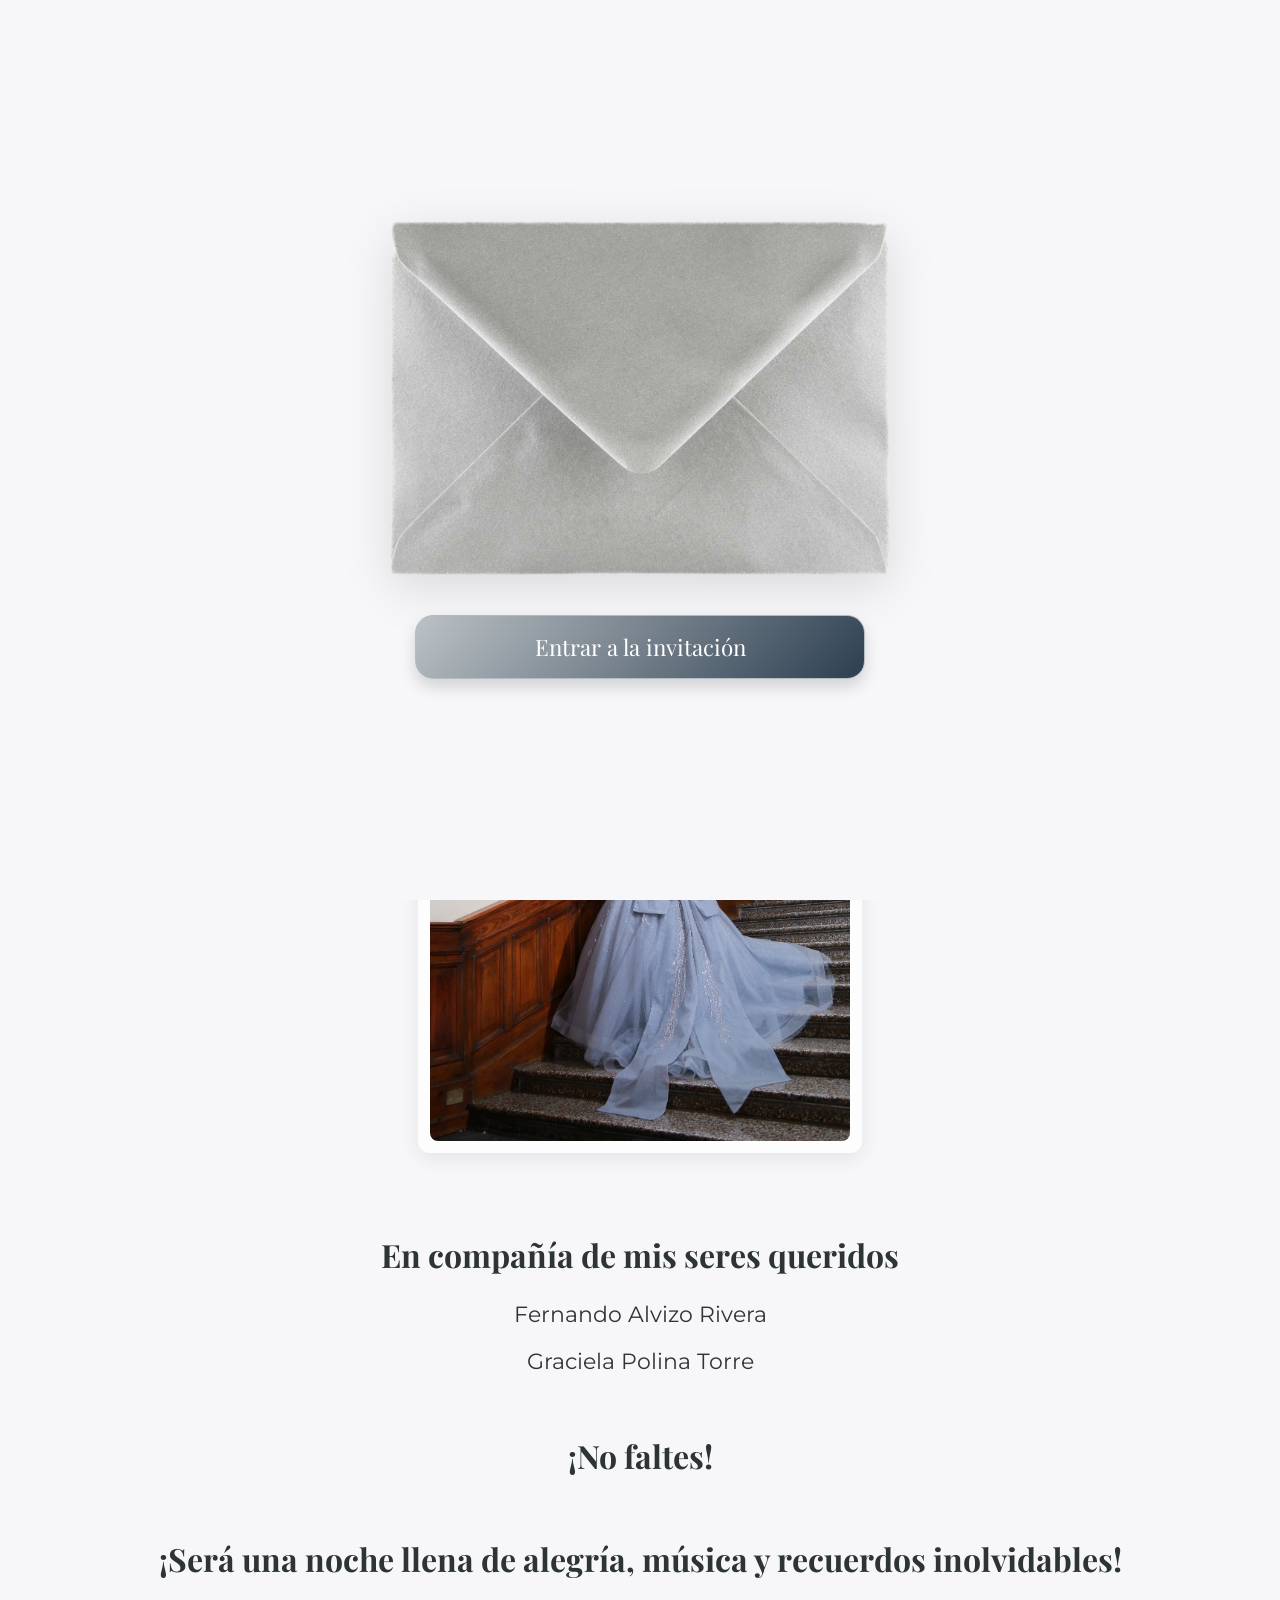
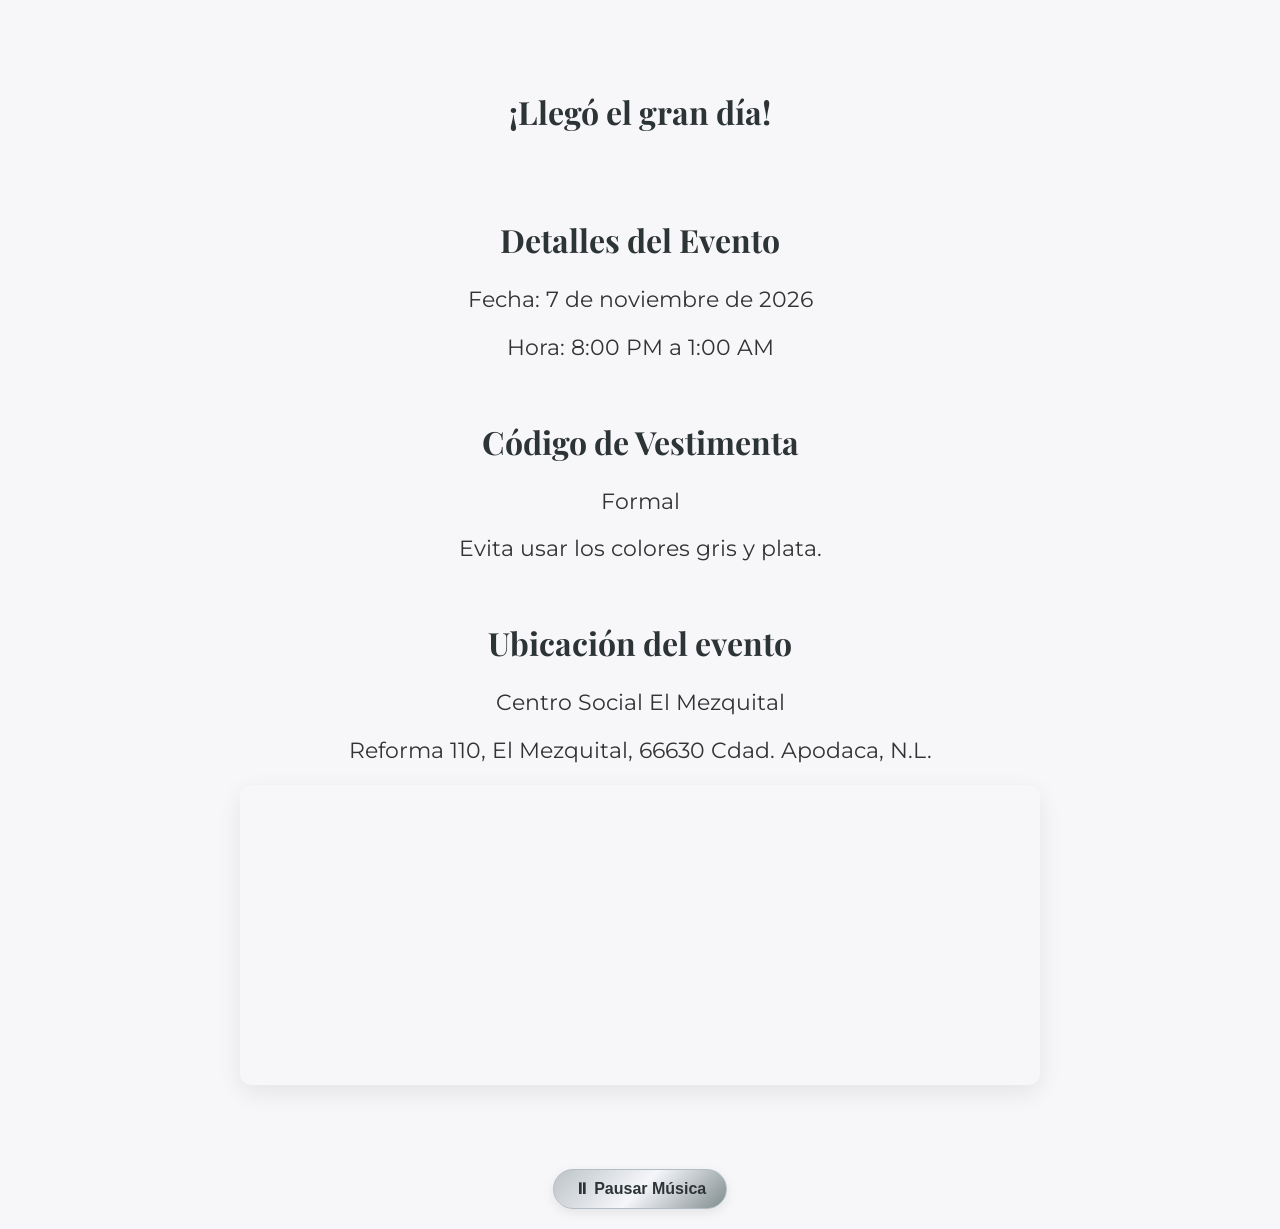
==== index.html @ f00c819e "Arreglos estéticos" ====
<!DOCTYPE html>
<html lang="es">
<head>
    <meta charset="UTF-8">
    <meta name="viewport" content="width=device-width, initial-scale=1.0">
    <title>Mis XV Años - Hanna Valentina</title>
    
    <link rel="stylesheet" href="estilos.css">
</head>
<body>
    <div class="fixed-background"></div>

    <!-- Cortinilla / Overlay de Bienvenida -->
    <div id="intro-overlay">
        <div class="envelope-container">
            <img src="Sobre_plata.png" alt="Sobre de invitación" class="envelope-img">
        </div>
        <button id="btn-entrar">Entrar a la invitación</button>
    </div>

    <!-- Contenido Principal -->
    <main>
      <div class="header-portada">
        <h1 class="linea-texto">Mis</h1>
        <h3 class="linea-xv">XV</h3>
        <h1 class="linea-texto">Años</h1>
         <h4 class="linea-nombre">Hanna Valentina</h4>
        </div>
    </main>
       
        <div>
        <h2>¡Te invito a celebrar conmigo este día tan especial!</h2>
        </div>


        <!-- Galería de Fotos -->
        <div class="galeria-seccion">
            <div class="galeria-masonry">
                <div class="foto-card">
                <img src="Foto_Hanna.jpg" alt="Momento 1">        
       </div>
            </div>
        </div>

        <div>
            <h2>En compañía de mis seres queridos</h2>
            <p>Fernando Alvizo Rivera</p>
            <p>Graciela Polina Torre</p>
        </div>

        <div>
            <h2>¡No faltes!</h2>
            <h2>¡Será una noche llena de alegría, música y recuerdos inolvidables!</h2>
        </div>

         <!-- Cuenta Regresiva -->
        <div class="countdown">
            <div class="time-box"><span id="days">00</span>Días</div>
            <div class="time-box"><span id="hours">00</span>Horas</div>
            <div class="time-box"><span id="minutes">00</span>Min</div>
            <div class="time-box"><span id="seconds">00</span>Seg</div>
        </div>

        <div>
       <h2>Detalles del Evento</h2>
        <p>Fecha: 7 de noviembre de 2026</p>
        <p>Hora: 8:00 PM a 1:00 AM</p>
        </div>

        <!-- Código de Vestimenta -->
        <div class="dress-code-container">
            <h2>Código de Vestimenta</h2>
            <p class="dress-tipo">Formal</p>
            <p class="dress-restriccion">Evita usar los colores gris y plata.</p>
        </div>

        <!-- Mapa / Ubicación -->
        <div class="mapa-container">
            <h2>Ubicación del evento</h2>
            <p>Centro Social El Mezquital</p>
            <p>Reforma 110, El Mezquital, 66630 Cdad. Apodaca, N.L.</p>
<iframe src="https://www.google.com/maps/embed?pb=!1m18!1m12!1m3!1d224.58388995606197!2d-100.2400361!3d25.759256999999998!2m3!1f0!2f0!3f0!3m2!1i1024!2i768!4f13.1!3m3!1m2!1s0x8662eb43aad78e09%3A0x9faaa9dce033d15d!2sCentro%20Social%20El%20Mezquital!5e0!3m2!1ses-419!2smx!4v1792479428006!5m2!1ses-419!2smx" width="600" height="450" style="border:0;" allowfullscreen="" loading="lazy" referrerpolicy="strict-origin-when-cross-origin"></iframe>        </div>
         <!-- Reproductor de Audio (Correctamente cerrado) -->
        <audio id="bg-music" loop>
            <source src="ArianaGrandeGhostin.mp3" type="audio/mp3">
            Tu navegador no soporta audio.
        </audio>
        <button class="music-btn" id="music-control">⏸ Pausar Música</button>

    </main>

    <!-- Script JS al final del body -->
    <script src="Hola2.js"></script>
</body>
</html>
---- estilos.css ----
@import url('https://fonts.googleapis.com/css2?family=Montserrat:wght@300;400;600&family=Playfair+Display:ital,wght@0,600;1,400&display=swap');

@import url('https://fonts.googleapis.com/css2?family=Montserrat:wght@300;400;600&family=Playfair+Display:ital,wght@0,600;1,400&display=swap');

/* --- ESTILOS BASE --- */
body {
    font-family: 'Montserrat', sans-serif;
    background-color: #f7f7f9; 
    color: #333333;
    text-align: center;
    margin: 0;
    padding: 20px;
}

/* --- CABECERA DE PORTADA UNIFICADA --- */
.header-portada {
    text-align: center;
    padding: 30px 15px;
    display: flex;
    flex-direction: column;
    align-items: center;
    gap: 0; /* Controlamos la distancia exacta con los márgenes individuales */
}

/* Aplica para "¡Mis" y "años!" */
.linea-texto {
    margin: 0;
    line-height: 1.1;
}

/* Aplica específicamente para el "XV" grande central */
.linea-xv {
    font-size: 6rem; /* Tamaño imponente pero bien proporcionado */
    margin: 5px 0;   /* Distancia exacta superior e inferior */
    line-height: 0.95; 
}

/* Aplica para "Hanna Valentina" */
.linea-nombre {
    margin-top: 15px;
    line-height: 1.1;
}
/* --- TÍTULOS CON DEGRADADO (h1 y h3) --- */
h1, h3, h4 {
    font-family: 'Playfair Display', serif;
    font-style: italic;
    background: linear-gradient(135deg, #bcc6cc 0%, #eee 25%, #9aa2a6 50%, #f6f6f6 75%, #8a9597 100%);
    -webkit-background-clip: text;
    background-clip: text; 
    -webkit-text-fill-color: transparent;
    font-weight: bold;
    margin-bottom: 5px;
}
p {
    font-size: 1.35rem; /* 👈 Aumenta o disminuye este valor según prefieras */
    -webkit-text-stroke: 1px #f7f7f9; /* Reduje sutilmente el trazo a 1px para que el texto luzca más nítido y legible */
    paint-order: stroke fill;
}
h1 {
    font-size: 3rem;
    /* Agregamos estas dos líneas para el borde */
    -webkit-text-stroke: 1px #2d3436; /* El grosor y el color que pediste */
    paint-order: stroke fill;       /* Asegura que el borde no tape el relleno de la letra */
 }
h3 { font-size: 10rem;
-webkit-text-stroke: 1px #2d3436; /* El grosor y el color que pediste */
    paint-order: stroke fill;       /* Asegura que el borde no tape el relleno de la letra */
 }
h4 { font-size: 2.75rem;
-webkit-text-stroke: 1px #2d3436; /* El grosor y el color que pediste */
    paint-order: stroke fill;       /* Asegura que el borde no tape el relleno de la letra */
 }

/* --- TÍTULOS DE SECCIÓN UNIFICADOS (h2) --- */
h2 {
    font-family: 'Playfair Display', serif;
    font-size: 2rem;
    color: #2d3436;
    margin-top: 60px;   /* 👈 Espacio amplio antes de que empiece la sección */
    margin-bottom: 25px; /* 👈 Espacio entre el título y el contenido que le sigue */
    -webkit-text-stroke: 1px #f7f7f9;
    paint-order: stroke fill;
}

/* --- ESTILOS INTRO (SOBRE + BOTÓN) --- */
#intro-overlay {
    position: fixed; top: 0; left: 0; width: 100%; height: 100%;
    background-color: #f7f7f9; display: flex; flex-direction: column; 
    justify-content: center; align-items: center; gap: 40px; 
    z-index: 9999; transition: opacity 0.8s ease, visibility 0.8s ease;
    padding: 20px; box-sizing: border-box;
}

.envelope-container { max-width: 500px; width: 85%; display: flex; justify-content: center; }
.envelope-img { width: 100%; height: auto; filter: drop-shadow(0px 12px 24px rgba(0,0,0,0.12)); }

#btn-entrar {
    background: linear-gradient(135deg, #bdc3c7 0%, #2c3e50 100%);
    color: #ffffff; border: 1px solid #b2bec3; padding: 16px 50px;
    font-size: 1.4rem; font-family: 'Playfair Display', serif; 
    border-radius: 18px; cursor: pointer;
    box-shadow: 0 8px 16px rgba(0,0,0,0.15);
    transition: all 0.3s ease; width: 85%; max-width: 450px;
}

#btn-entrar:hover { background: linear-gradient(135deg, #c8d6e5 0%, #34495e 100%); transform: translateY(-2px); }
.fade-out { opacity: 0; visibility: hidden; }

/* --- BOTÓN MÚSICA --- */
.music-btn {
    background: linear-gradient(135deg, #bdc3c7 0%, #f5f6fa 50%, #7f8c8d 100%);
    color: #2d3436;
    border: 1px solid #b2bec3;
    padding: 10px 20px;
    font-size: 1rem;
    cursor: pointer;
    border-radius: 20px;
    font-weight: bold;
    margin-top: 20px;
    box-shadow: 0 4px 12px rgba(0,0,0,0.08);
    transition: transform 0.2s;
}

/* --- NUEVA CAPA DE FONDO FIJO --- */
.fixed-background {
    position: fixed;
    top: 0;
    left: 0;
    width: 100%;
    height: 100%;
    z-index: -1; /* Esto la envía al fondo de todo */
    background-image: url('background.jpg');
    background-position: center center;
    background-repeat: no-repeat;
    background-size: cover; /* Aquí funcionará bien porque no depende del body */
}

/* --- RESTO DE COMPONENTES --- */
/* Contenedor principal: define el ancho total para celular y PC */
.countdown { 
    display: flex; 
    justify-content: center; 
    align-items: center;
    gap: 10px; 
    margin: 50px auto; /* 👈 Aumenta el margen de arriba y abajo para separarlo de los textos */
    width: 95%; 
    max-width: 360px; 
}

/* Círculo del contador */
.time-box {
    background: #ffffff; 
    border-radius: 50%; 
    aspect-ratio: 1 / 1; 
    
    display: flex;
    flex-direction: column;
    justify-content: center;
    align-items: center;
    padding: 2px; /* Espacio mínimo para que el texto llene el círculo */
    
    color: #777777; 
    font-size: 1.25rem; /* Tamaño de 'Días', 'Horas', 'Min', 'Seg' */
    
    /* Borde delgado con degradado plateado */
    border: 3px solid transparent; 
    background-image: linear-gradient(#ffffff, #ffffff), 
                      linear-gradient(120deg, #999 0%, #fff 25%, #aaa 50%, #fff 75%, #888 100%);
    background-origin: border-box; 
    background-clip: padding-box, border-box;
    
    flex: 1; 
    min-width: 0; 
    box-shadow: 0 4px 12px rgba(0,0,0,0.06);
}

/* Números principales destacados dentro del círculo */
.time-box span { 
    display: block; 
    font-size: 3rem; /* 👈 Números más grandes para llenar el espacio */
    font-weight: bold; 
    color: #2d3436; 
    line-height: 1;
    margin-bottom: 2px;
}

.mapa-container { 
    max-width: 480px; 
    width: 85%; 
    margin: 60px auto; /* 👈 Mayor separación para la sección del mapa */
}
.mapa-container iframe { width: 100%; height: 300px; border: none; border-radius: 12px; box-shadow: 0 8px 24px rgba(0, 0, 0, 0.08); }

/* --- GALERÍA CENTRADA Y MÁS GRANDE --- */
.galeria-seccion { max-width: 500px; width: 90%; margin: 40px auto; }

.galeria-masonry { 
    display: flex;             /* Convierte el contenedor en una caja flexible */
    justify-content: center;   /* Centra los elementos horizontalmente */
    width: 100%; 
}

.foto-card { 
    width: 100%; 
    max-width: 420px;          /* Define qué tan grande se verá la foto (puedes subir o bajar este número) */
    margin-bottom: 20px;
    background: rgba(255, 255, 255, 0.7); 
    padding: 12px; 
    border-radius: 12px;
    box-shadow: 0 6px 20px rgba(0,0,0,0.08); 
    backdrop-filter: blur(5px);
}

.foto-card img { width: 100%; height: auto; border-radius: 8px; display: block; }


/* --- RESPONSIVE PARA PC --- */
@media screen and (min-width: 768px) {
    h1 { font-size: 4rem; margin-top: 40px; }
    .galeria-seccion { max-width: 800px; }
    .galeria-masonry { column-width: 250px; column-gap: 30px; }
    .countdown { max-width: 800px; }
    .video-container { max-width: 500px; }
    .mapa-container { max-width: 800px; }
    
    /* Restauramos el efecto fixed solo en pantallas grandes */
    body { background-attachment: fixed; }
}
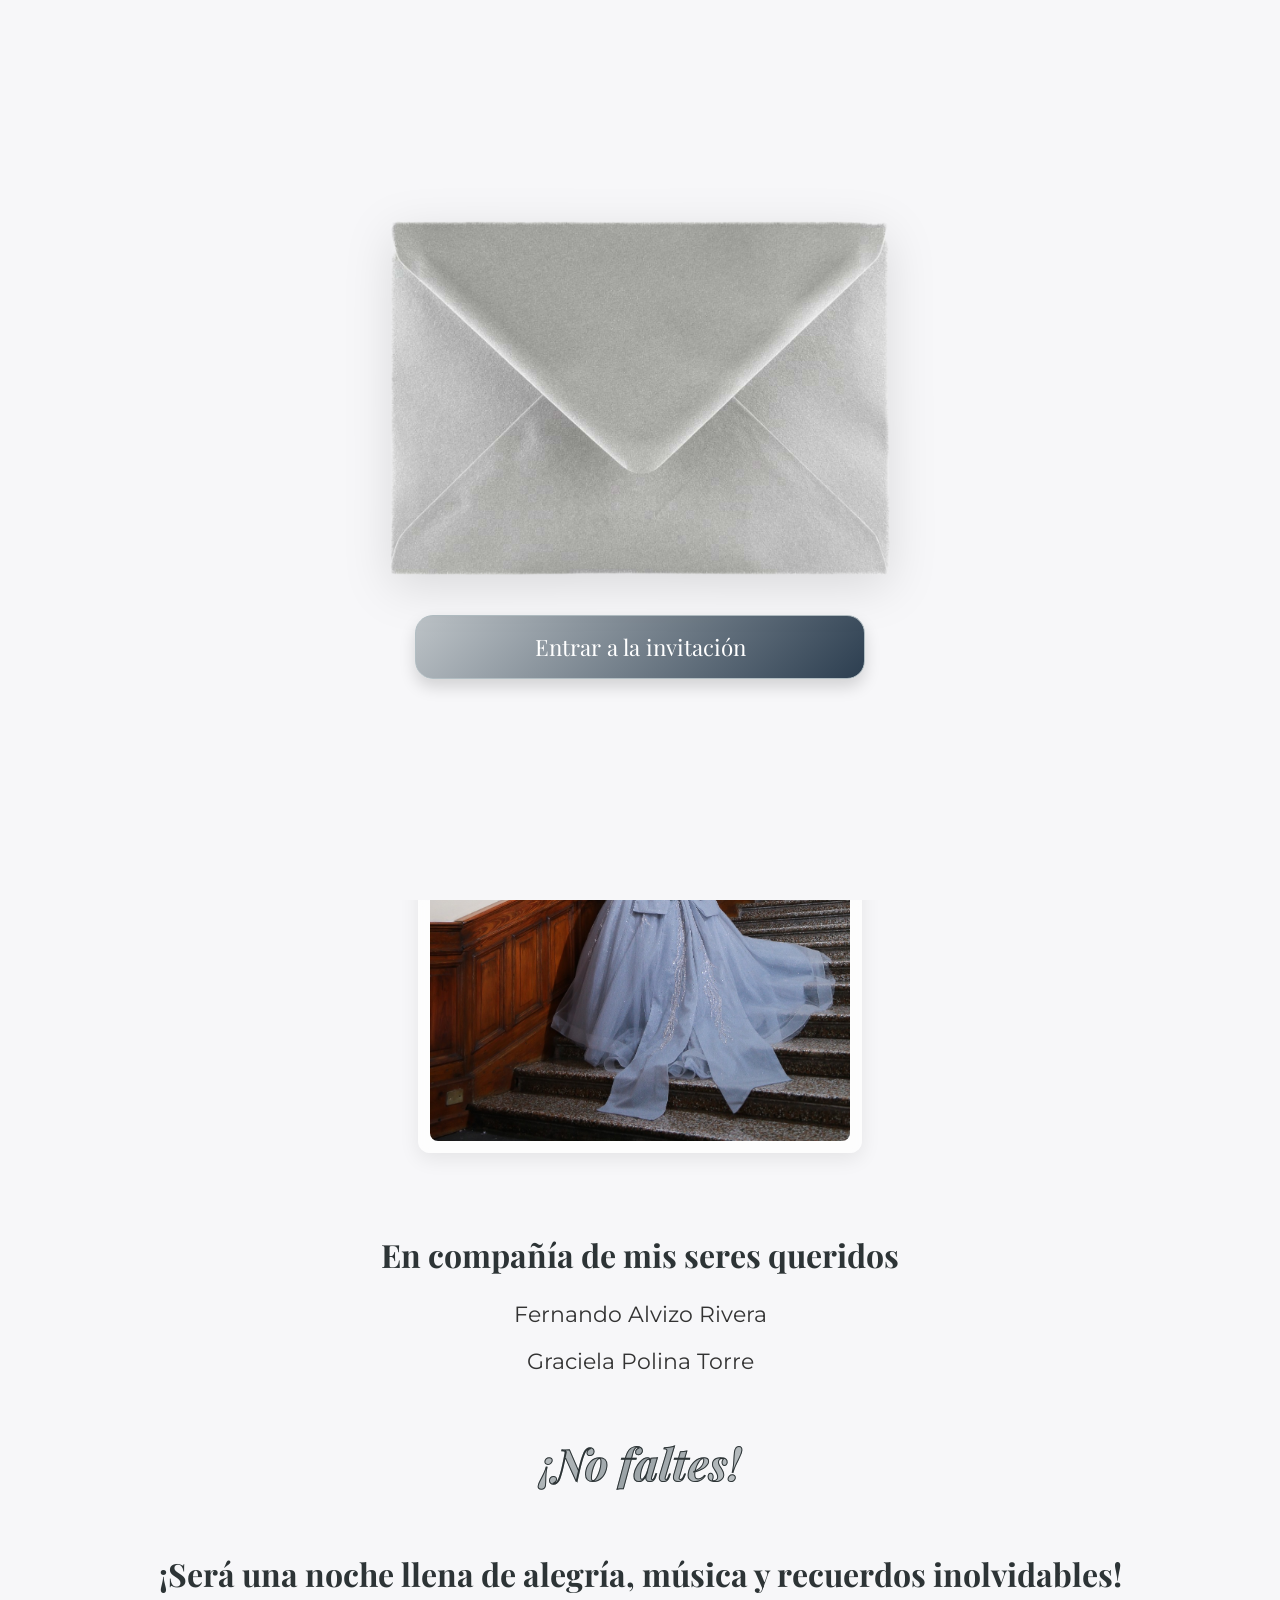
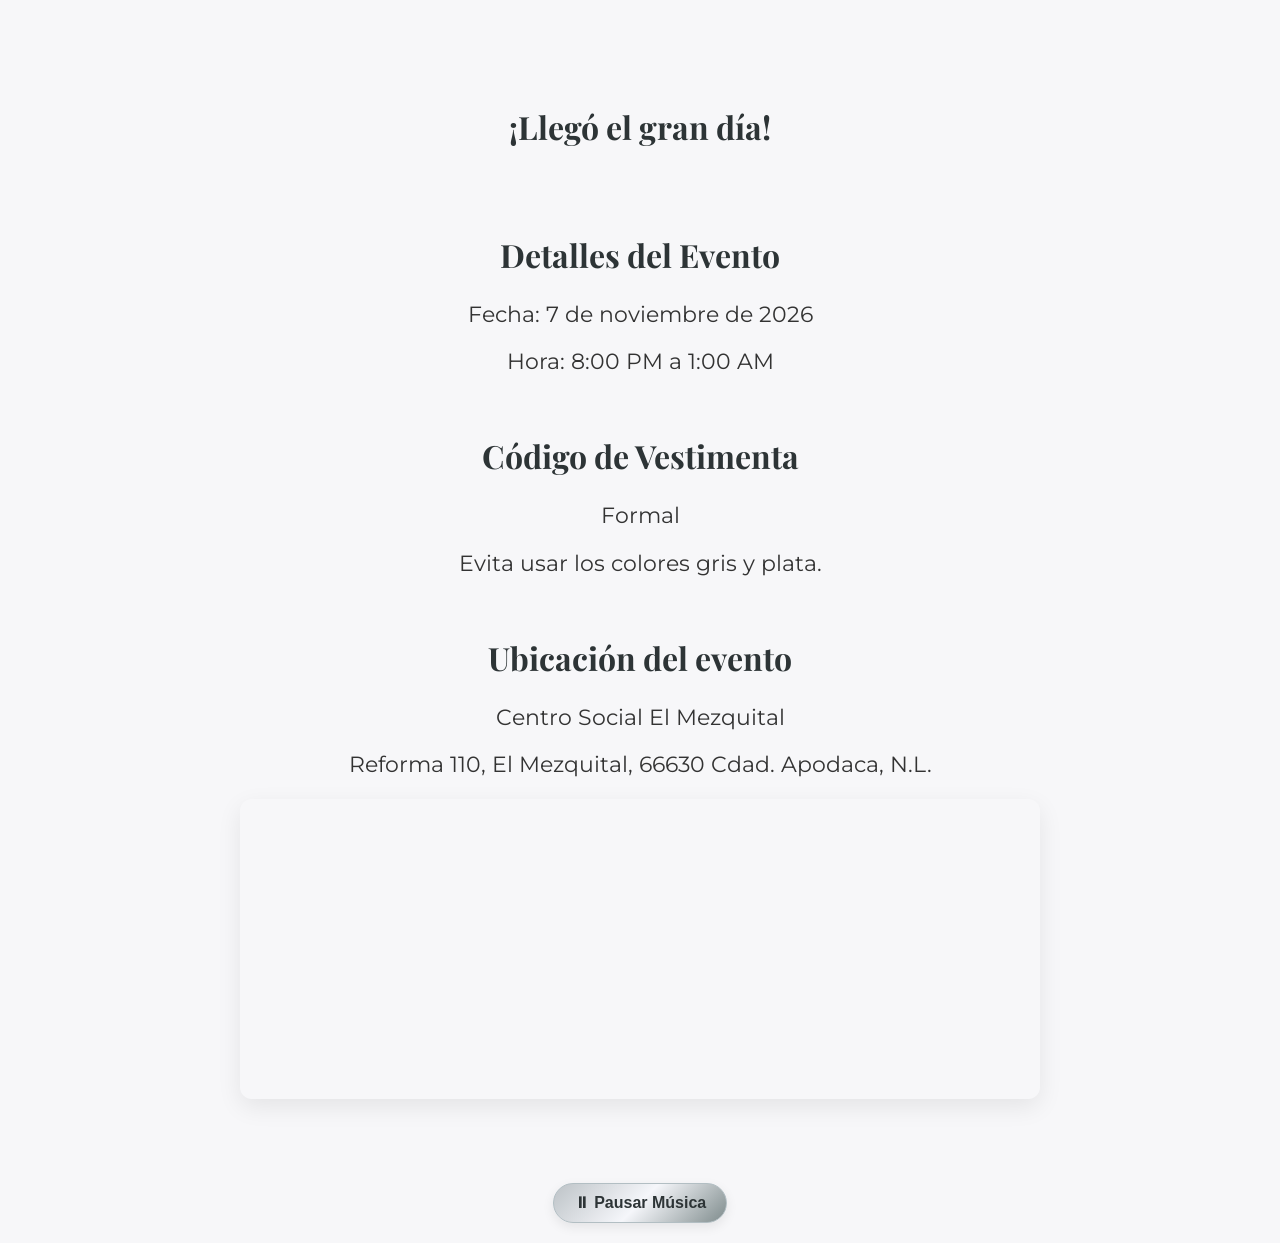
==== commit 22dfbf7f: "Arreglo en título" ====
--- a/index.html
+++ b/index.html
@@ -49,7 +49,7 @@
         </div>
 
         <div>
-            <h2>¡No faltes!</h2>
+            <h4>¡No faltes!</h4>
             <h2>¡Será una noche llena de alegría, música y recuerdos inolvidables!</h2>
         </div>
 
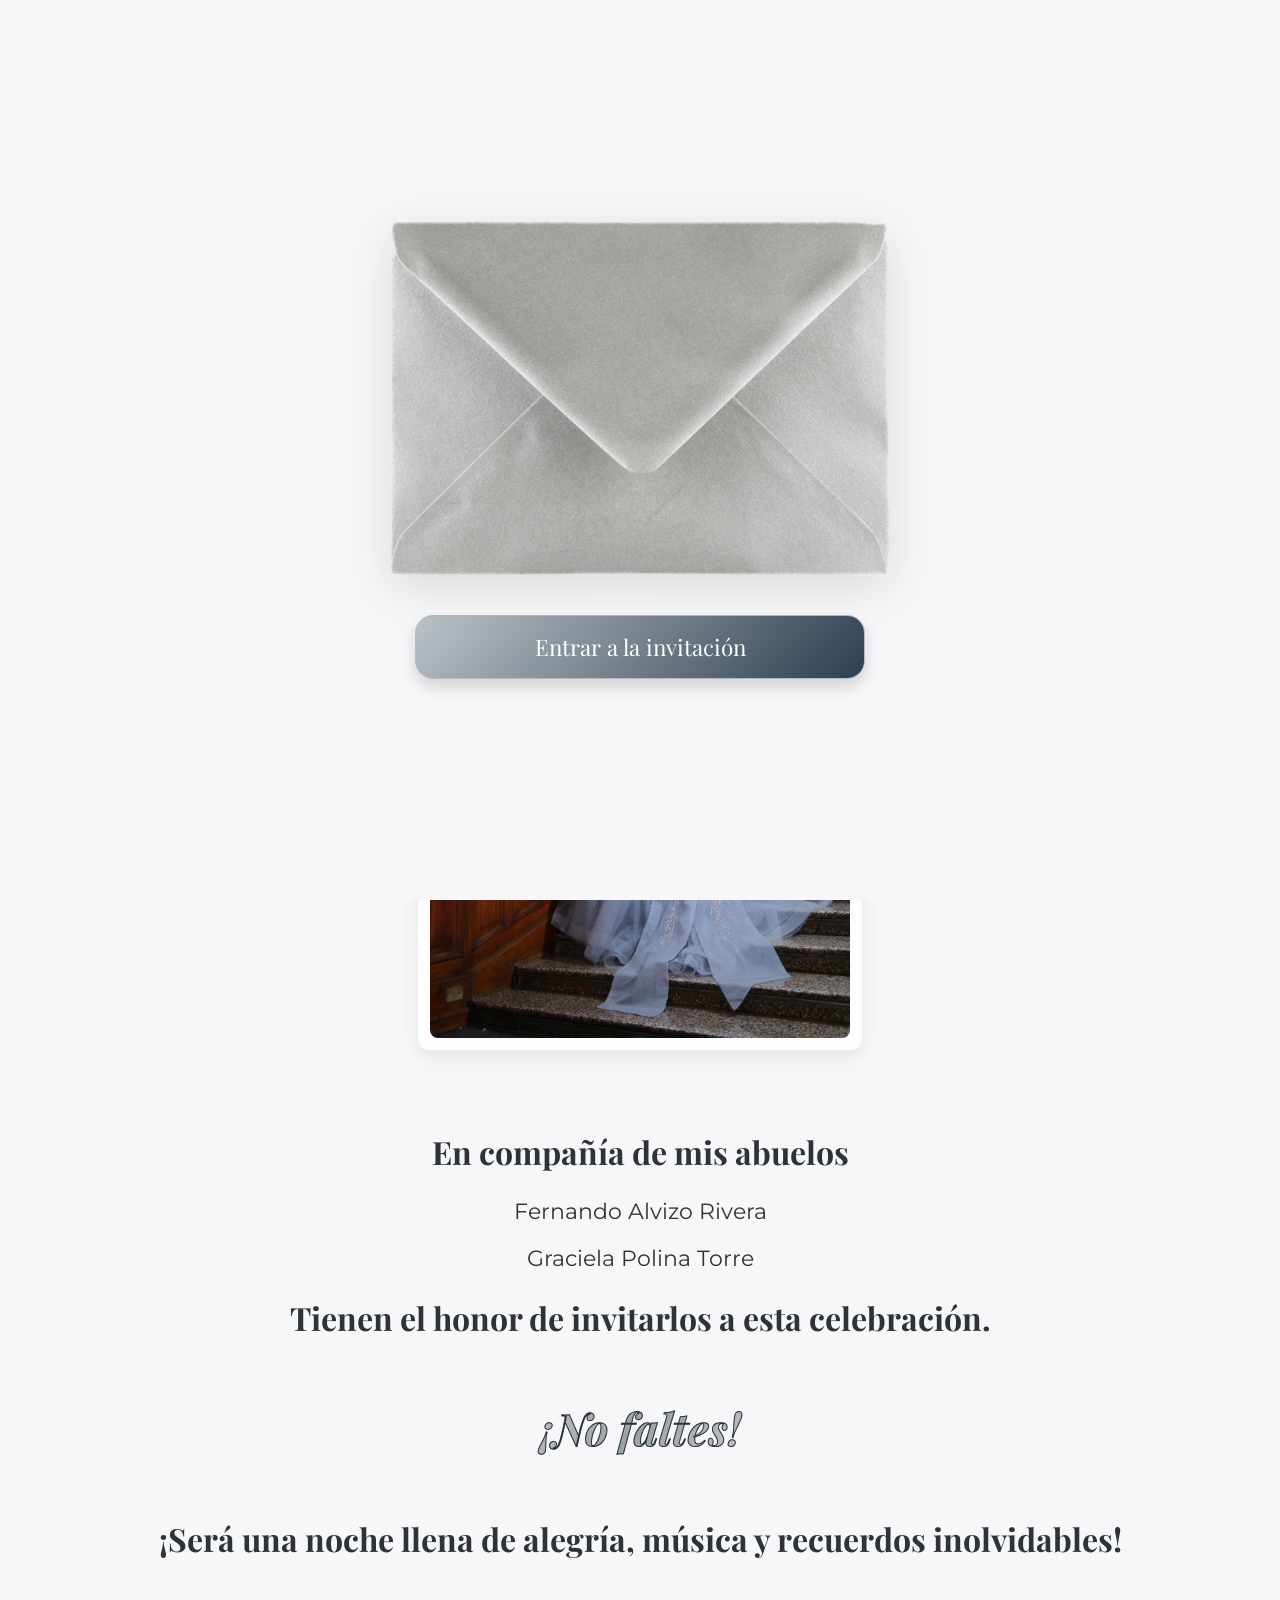
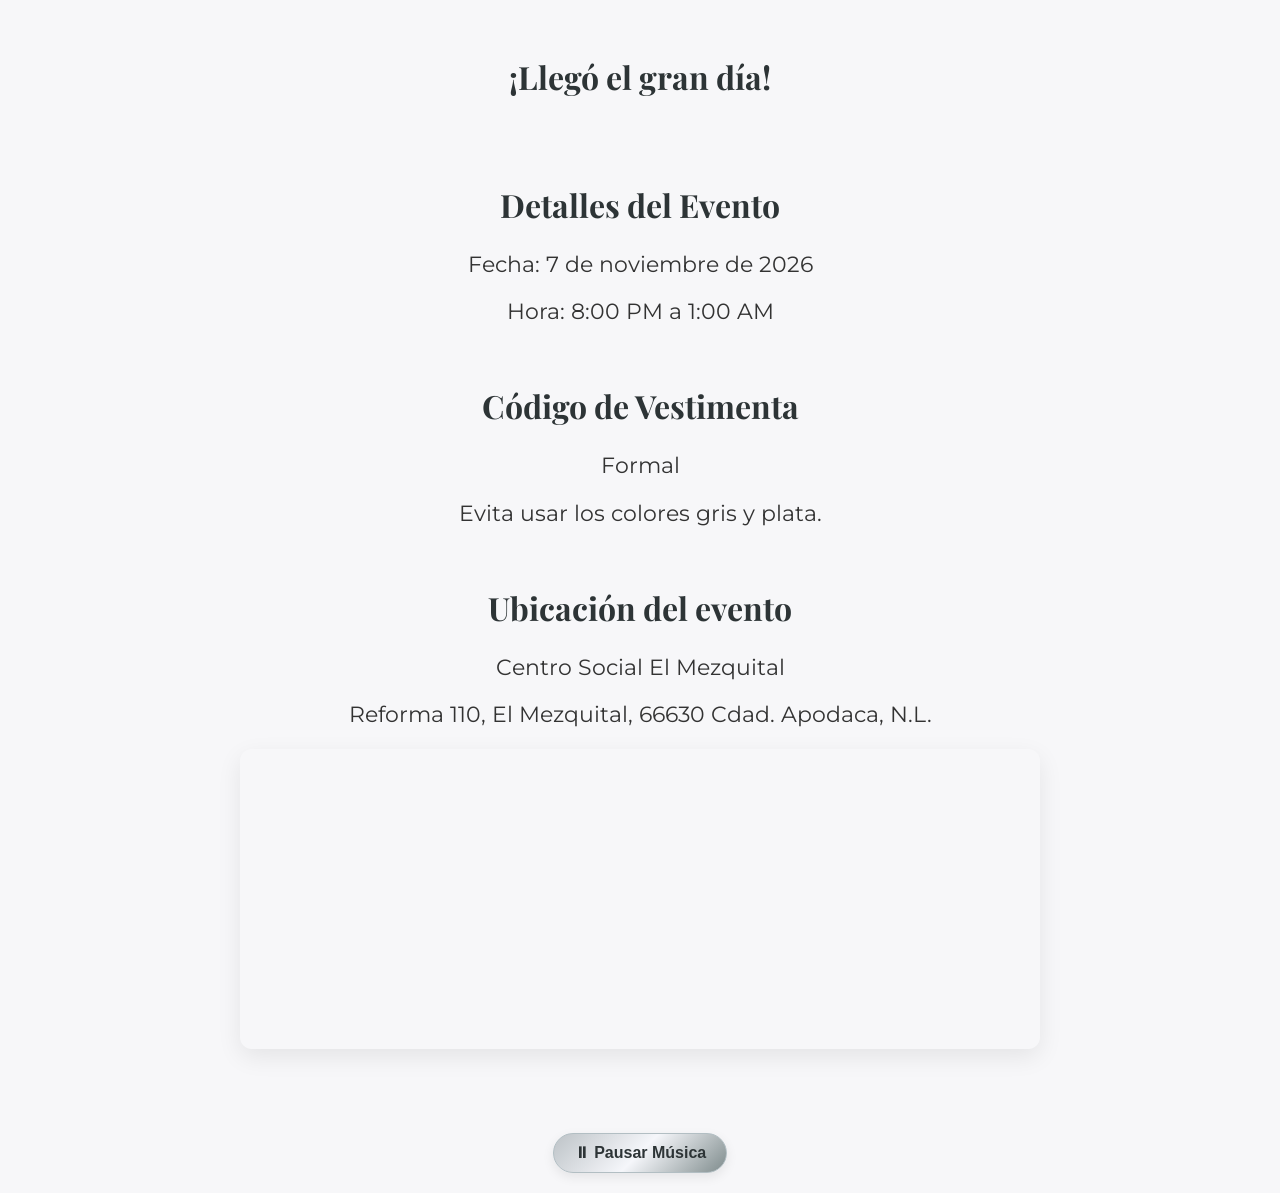
==== commit 9963230e: "Agregado de abuelos y h5" ====
--- a/index.html
+++ b/index.html
@@ -27,11 +27,6 @@
          <h4 class="linea-nombre">Hanna Valentina</h4>
         </div>
     </main>
-       
-        <div>
-        <h2>¡Te invito a celebrar conmigo este día tan especial!</h2>
-        </div>
-
 
         <!-- Galería de Fotos -->
         <div class="galeria-seccion">
@@ -43,9 +38,11 @@
         </div>
 
         <div>
-            <h2>En compañía de mis seres queridos</h2>
+            <h2>En compañía de mis abuelos</h2>
             <p>Fernando Alvizo Rivera</p>
             <p>Graciela Polina Torre</p>
+            <h5>Tienen el honor de invitarlos a esta celebración.</h5>
+            
         </div>
 
         <div>
--- a/estilos.css
+++ b/estilos.css
@@ -81,6 +81,15 @@
     -webkit-text-stroke: 1px #f7f7f9;
     paint-order: stroke fill;
 }
+h5 {
+    font-family: 'Playfair Display', serif;
+    font-size: 2rem;
+    color: #2d3436;
+    margin-top: 25px;   /* 👈 Espacio amplio antes de que empiece la sección */
+    margin-bottom: 25px; /* 👈 Espacio entre el título y el contenido que le sigue */
+    -webkit-text-stroke: 1px #f7f7f9;
+    paint-order: stroke fill;
+}
 
 /* --- ESTILOS INTRO (SOBRE + BOTÓN) --- */
 #intro-overlay {
@@ -148,36 +157,50 @@
 }
 
 /* Círculo del contador */
+/* Contenedor del contador */
+.countdown { 
+    display: flex; 
+    justify-content: center; 
+    align-items: center;
+    gap: 12px; /* Espacio uniforme entre círculos */
+    margin: 35px auto; 
+    width: 100%; 
+    max-width: 380px; 
+}
+
+/* Círculo del contador con dimensiones fijas proporcionales */
 .time-box {
     background: #ffffff; 
     border-radius: 50%; 
-    aspect-ratio: 1 / 1; 
+    
+    /* 👇 Forzamos un ancho y alto idéntico para que NUNCA se deformen */
+    width: 75px;
+    height: 75px;
     
     display: flex;
     flex-direction: column;
     justify-content: center;
     align-items: center;
-    padding: 2px; /* Espacio mínimo para que el texto llene el círculo */
+    padding: 0;
     
     color: #777777; 
-    font-size: 1.25rem; /* Tamaño de 'Días', 'Horas', 'Min', 'Seg' */
+    font-size: 0.75rem; /* Tamaño para 'Días', 'Horas', etc. */
     
     /* Borde delgado con degradado plateado */
-    border: 3px solid transparent; 
+    border: 2px solid transparent; 
     background-image: linear-gradient(#ffffff, #ffffff), 
                       linear-gradient(120deg, #999 0%, #fff 25%, #aaa 50%, #fff 75%, #888 100%);
     background-origin: border-box; 
     background-clip: padding-box, border-box;
     
-    flex: 1; 
-    min-width: 0; 
     box-shadow: 0 4px 12px rgba(0,0,0,0.06);
-}
-
-/* Números principales destacados dentro del círculo */
+    flex-shrink: 0; /* Evita que se encojan o deformen */
+}
+
+/* Números principales dentro del círculo */
 .time-box span { 
     display: block; 
-    font-size: 3rem; /* 👈 Números más grandes para llenar el espacio */
+    font-size: 1.5rem; /* Tamaño equilibrado para que no rebase el círculo */
     font-weight: bold; 
     color: #2d3436; 
     line-height: 1;
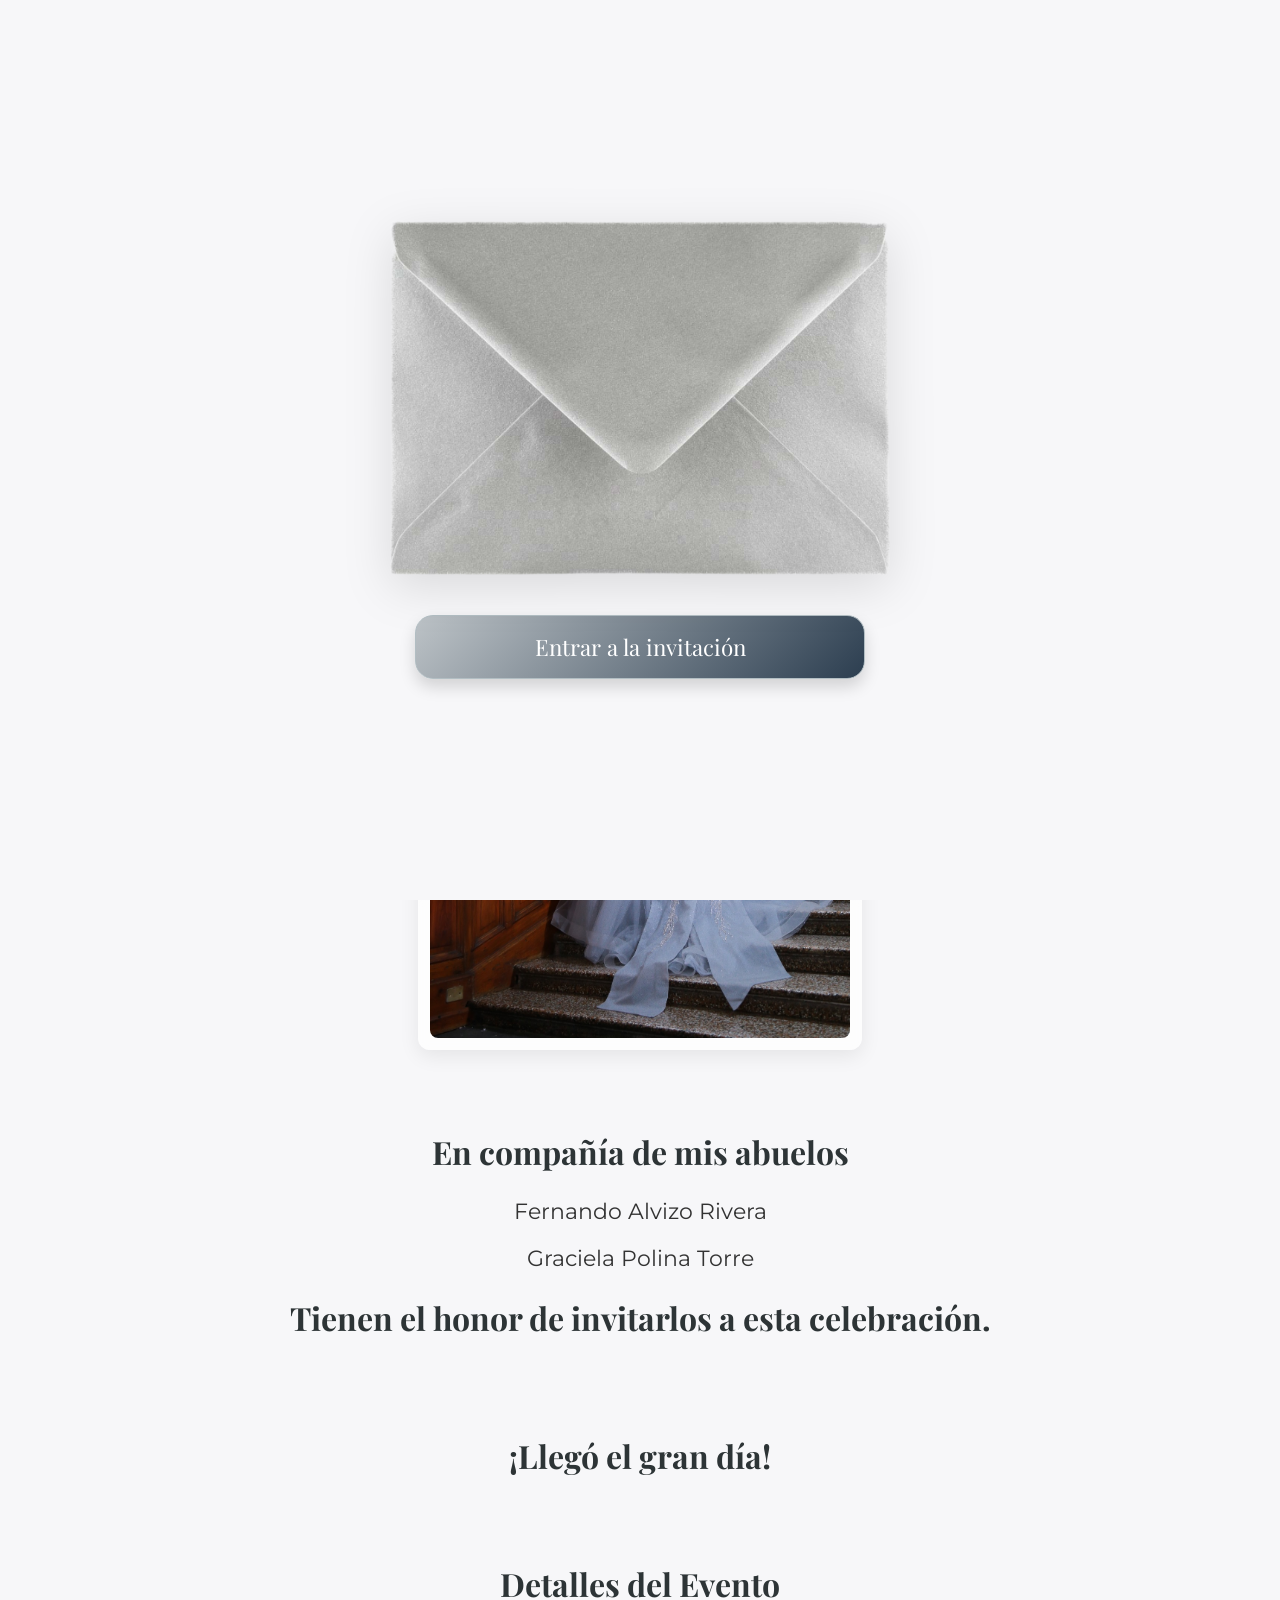
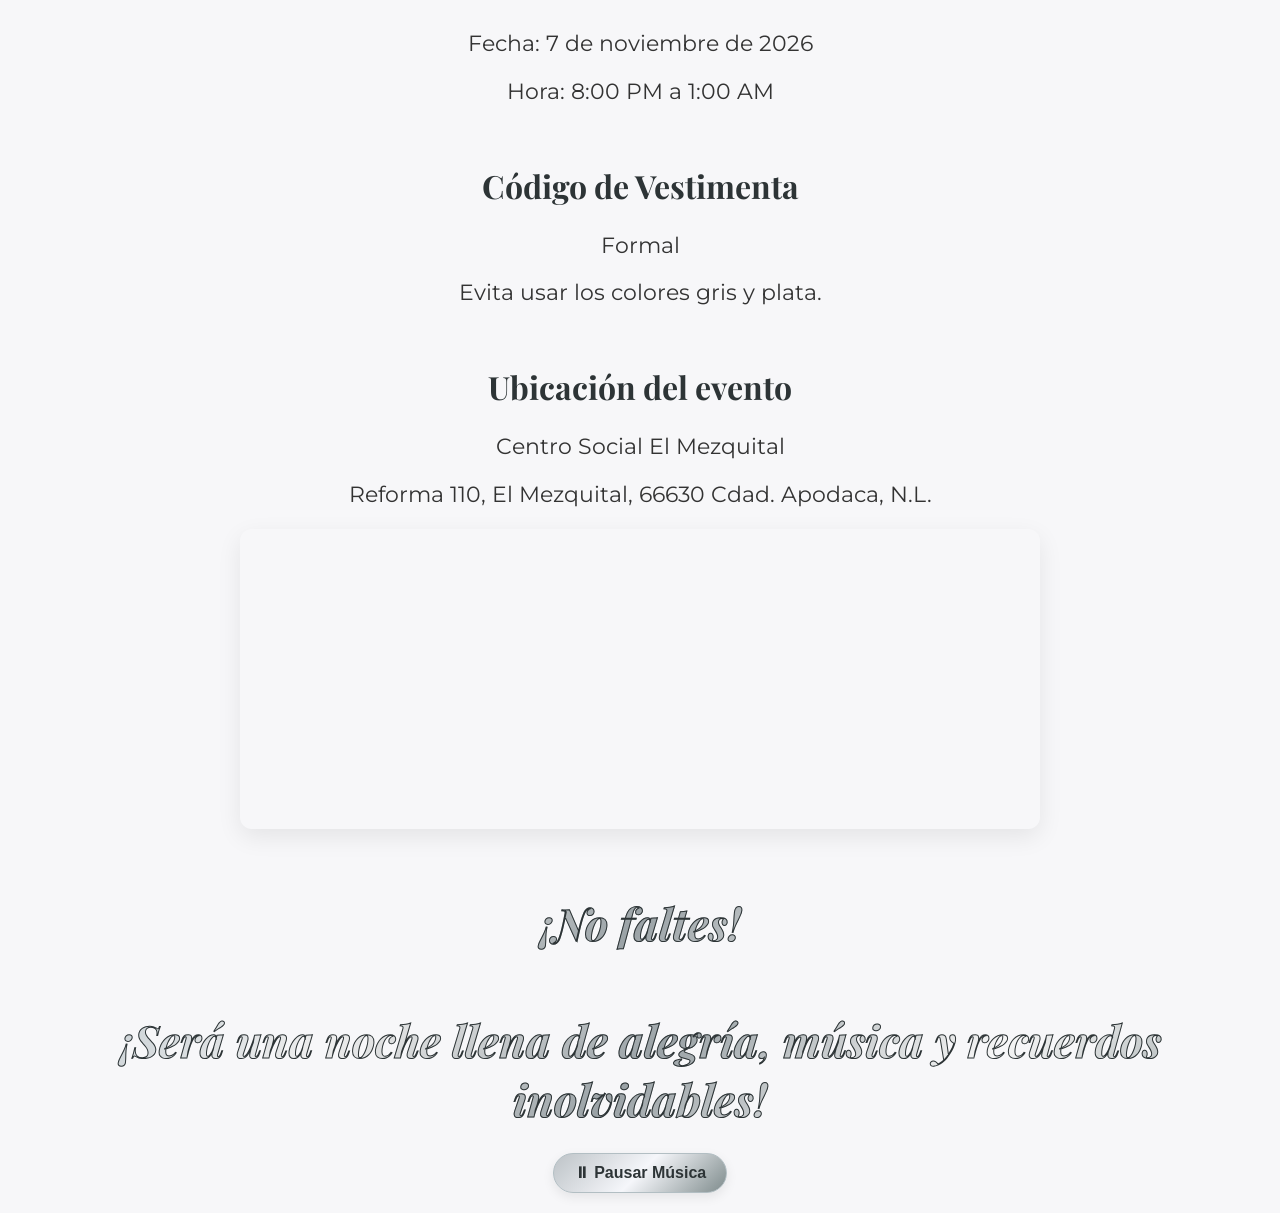
==== commit 0b945bc8: "Fix en organización de <div>" ====
--- a/index.html
+++ b/index.html
@@ -45,10 +45,6 @@
             
         </div>
 
-        <div>
-            <h4>¡No faltes!</h4>
-            <h2>¡Será una noche llena de alegría, música y recuerdos inolvidables!</h2>
-        </div>
 
          <!-- Cuenta Regresiva -->
         <div class="countdown">
@@ -77,7 +73,12 @@
             <p>Centro Social El Mezquital</p>
             <p>Reforma 110, El Mezquital, 66630 Cdad. Apodaca, N.L.</p>
 <iframe src="https://www.google.com/maps/embed?pb=!1m18!1m12!1m3!1d224.58388995606197!2d-100.2400361!3d25.759256999999998!2m3!1f0!2f0!3f0!3m2!1i1024!2i768!4f13.1!3m3!1m2!1s0x8662eb43aad78e09%3A0x9faaa9dce033d15d!2sCentro%20Social%20El%20Mezquital!5e0!3m2!1ses-419!2smx!4v1792479428006!5m2!1ses-419!2smx" width="600" height="450" style="border:0;" allowfullscreen="" loading="lazy" referrerpolicy="strict-origin-when-cross-origin"></iframe>        </div>
-         <!-- Reproductor de Audio (Correctamente cerrado) -->
+  <div>
+            <h4>¡No faltes!</h4>
+            <h4>¡Será una noche llena de alegría, música y recuerdos inolvidables!</h4>
+        </div>         
+
+<!-- Reproductor de Audio (Correctamente cerrado) -->
         <audio id="bg-music" loop>
             <source src="ArianaGrandeGhostin.mp3" type="audio/mp3">
             Tu navegador no soporta audio.
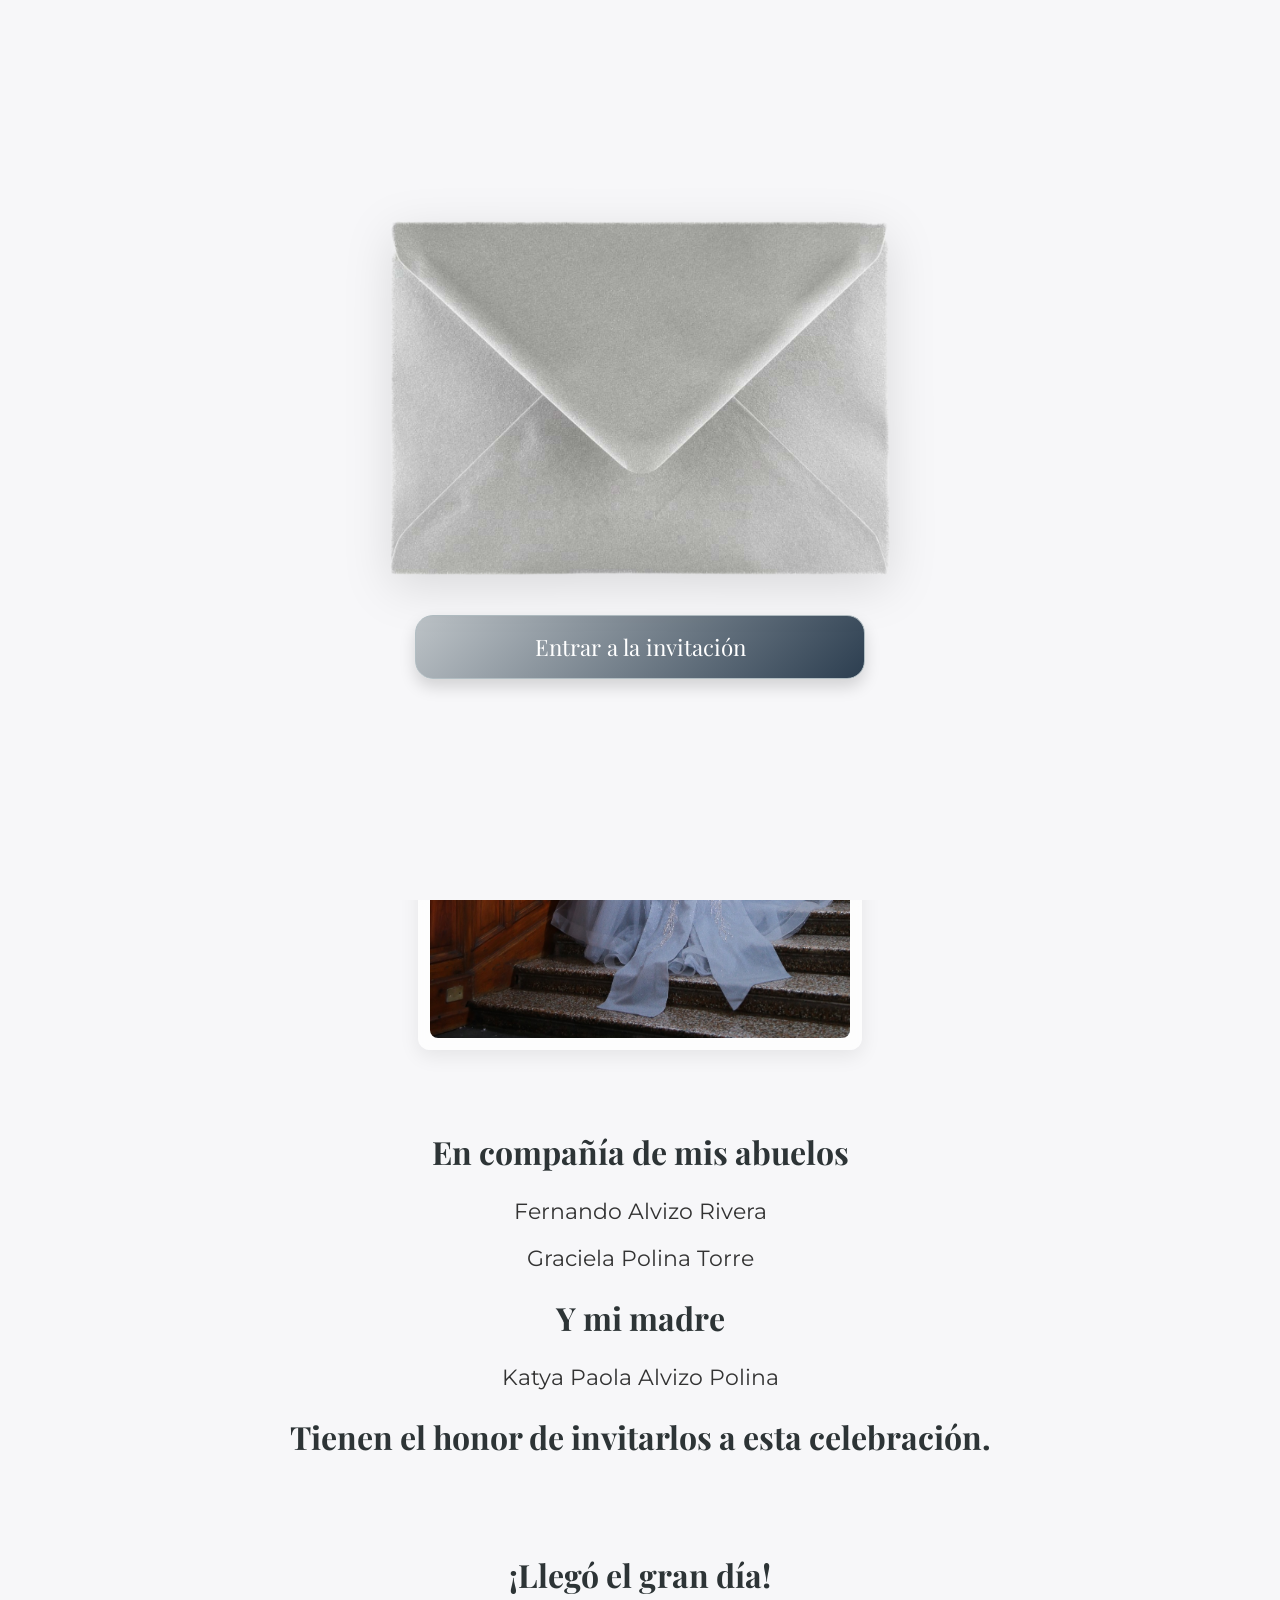
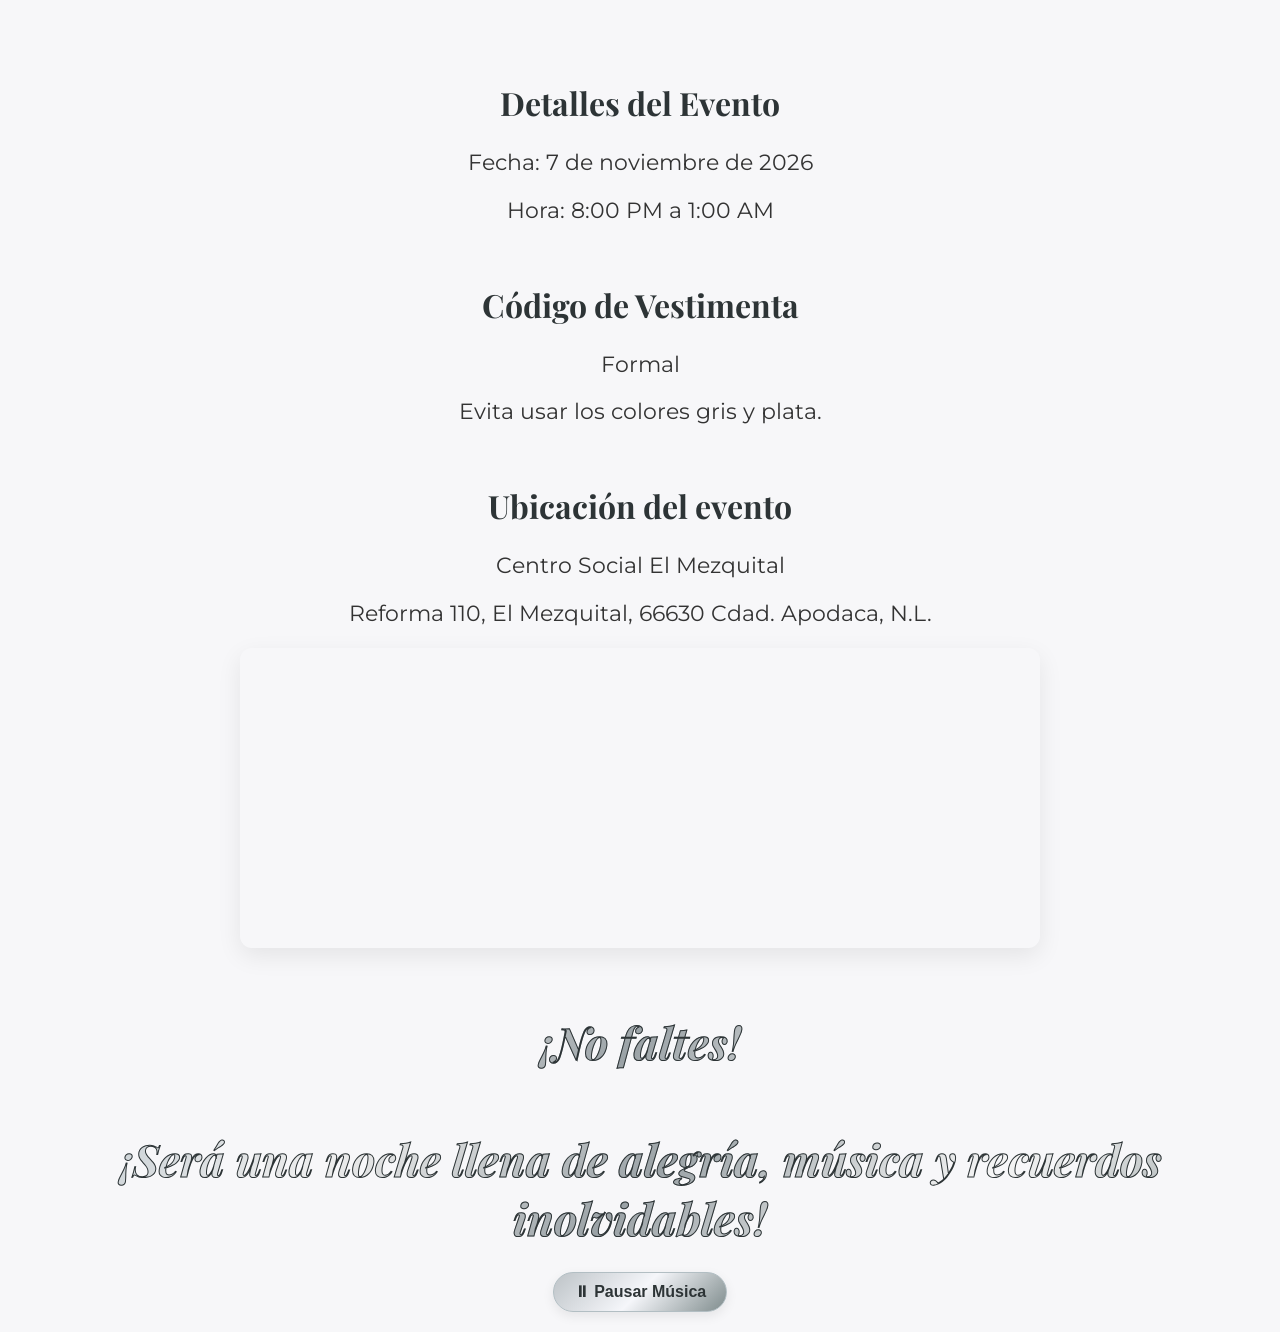
==== commit bfcac0c5: "Agregado de nombre de madre" ====
--- a/index.html
+++ b/index.html
@@ -41,6 +41,8 @@
             <h2>En compañía de mis abuelos</h2>
             <p>Fernando Alvizo Rivera</p>
             <p>Graciela Polina Torre</p>
+            <h5>Y mi madre</h5>
+            <p>Katya Paola Alvizo Polina</p>
             <h5>Tienen el honor de invitarlos a esta celebración.</h5>
             
         </div>
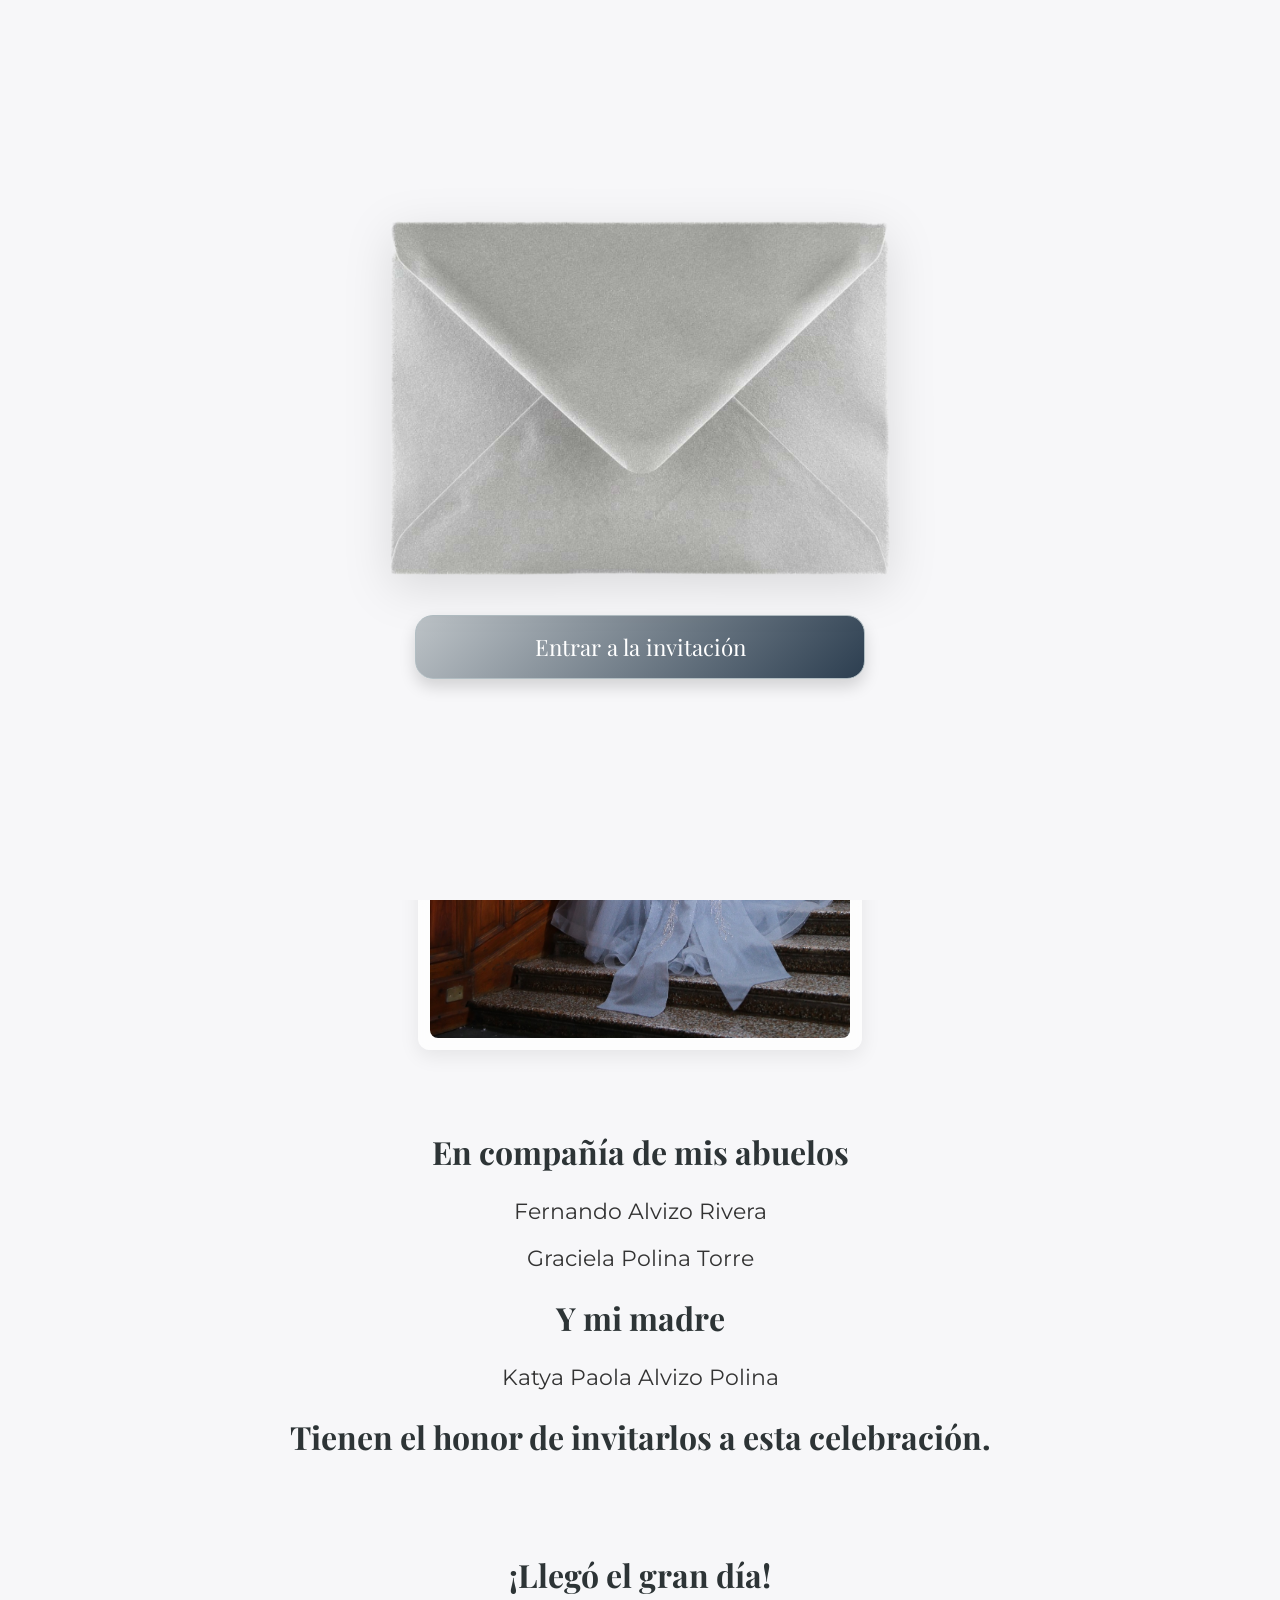
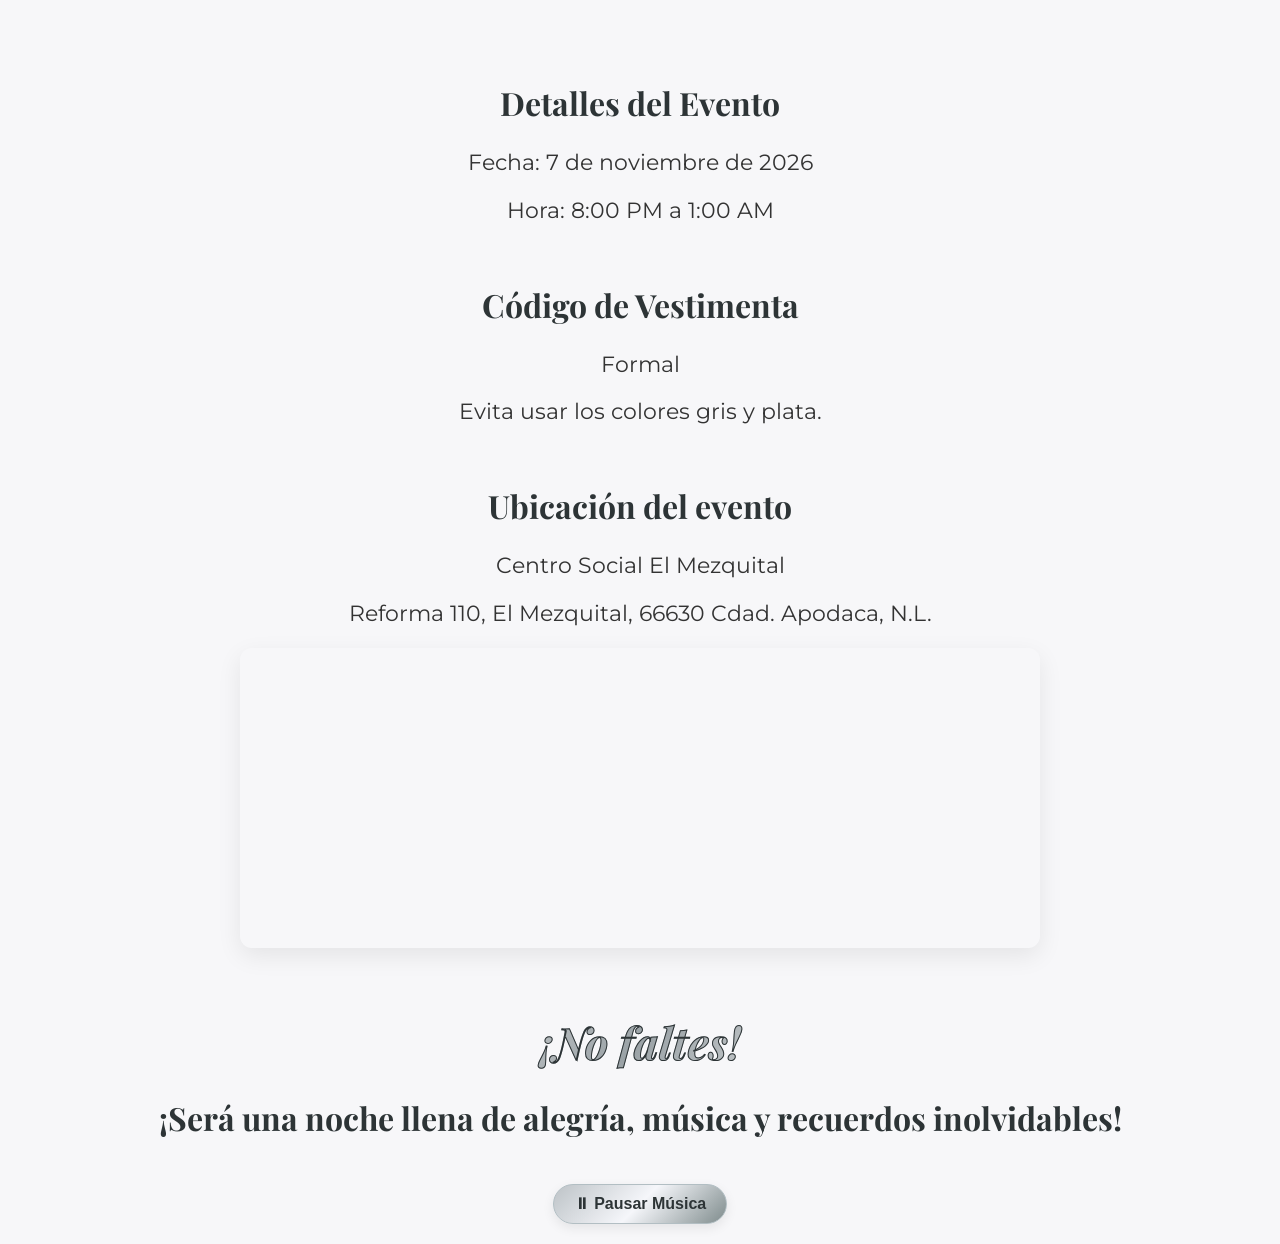
==== commit 2da269af: "Fix en Mensaje finalll" ====
--- a/index.html
+++ b/index.html
@@ -77,7 +77,7 @@
 <iframe src="https://www.google.com/maps/embed?pb=!1m18!1m12!1m3!1d224.58388995606197!2d-100.2400361!3d25.759256999999998!2m3!1f0!2f0!3f0!3m2!1i1024!2i768!4f13.1!3m3!1m2!1s0x8662eb43aad78e09%3A0x9faaa9dce033d15d!2sCentro%20Social%20El%20Mezquital!5e0!3m2!1ses-419!2smx!4v1792479428006!5m2!1ses-419!2smx" width="600" height="450" style="border:0;" allowfullscreen="" loading="lazy" referrerpolicy="strict-origin-when-cross-origin"></iframe>        </div>
   <div>
             <h4>¡No faltes!</h4>
-            <h4>¡Será una noche llena de alegría, música y recuerdos inolvidables!</h4>
+            <h5>¡Será una noche llena de alegría, música y recuerdos inolvidables!</h5>
         </div>         
 
 <!-- Reproductor de Audio (Correctamente cerrado) -->
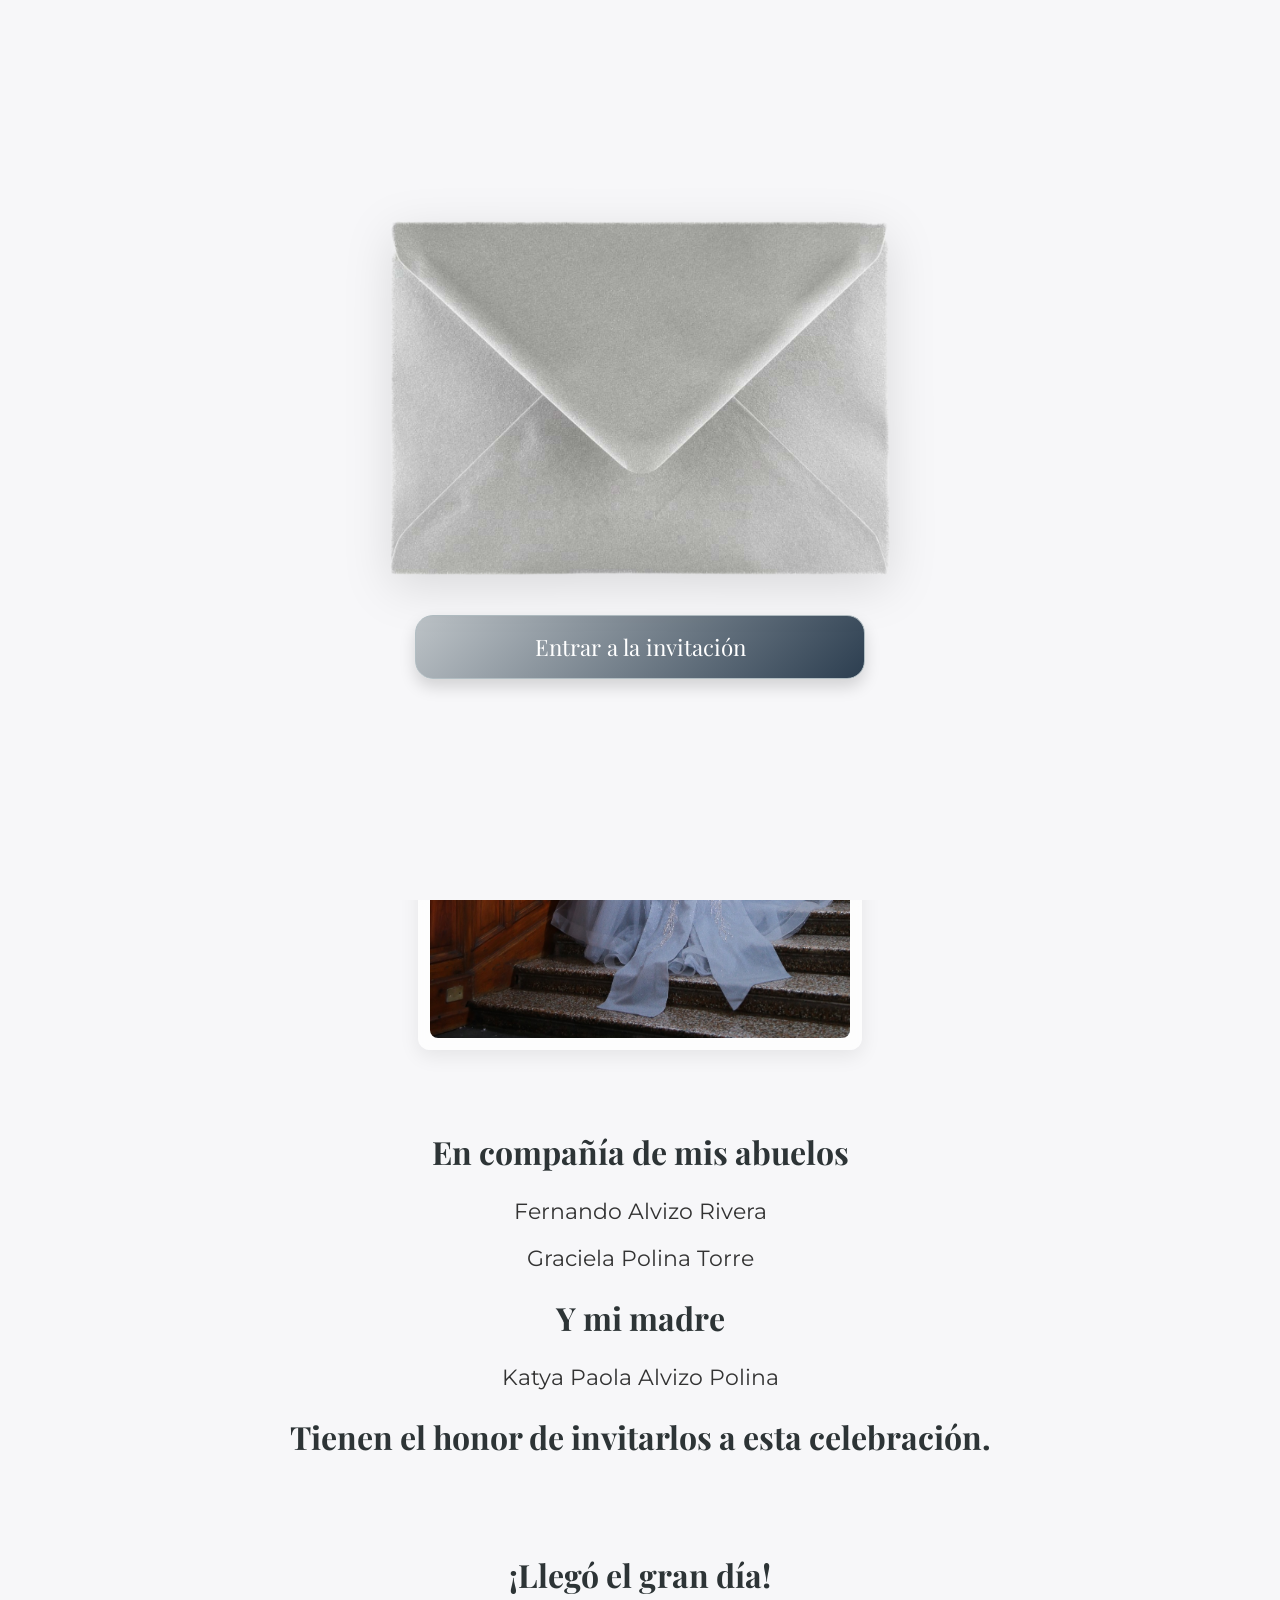
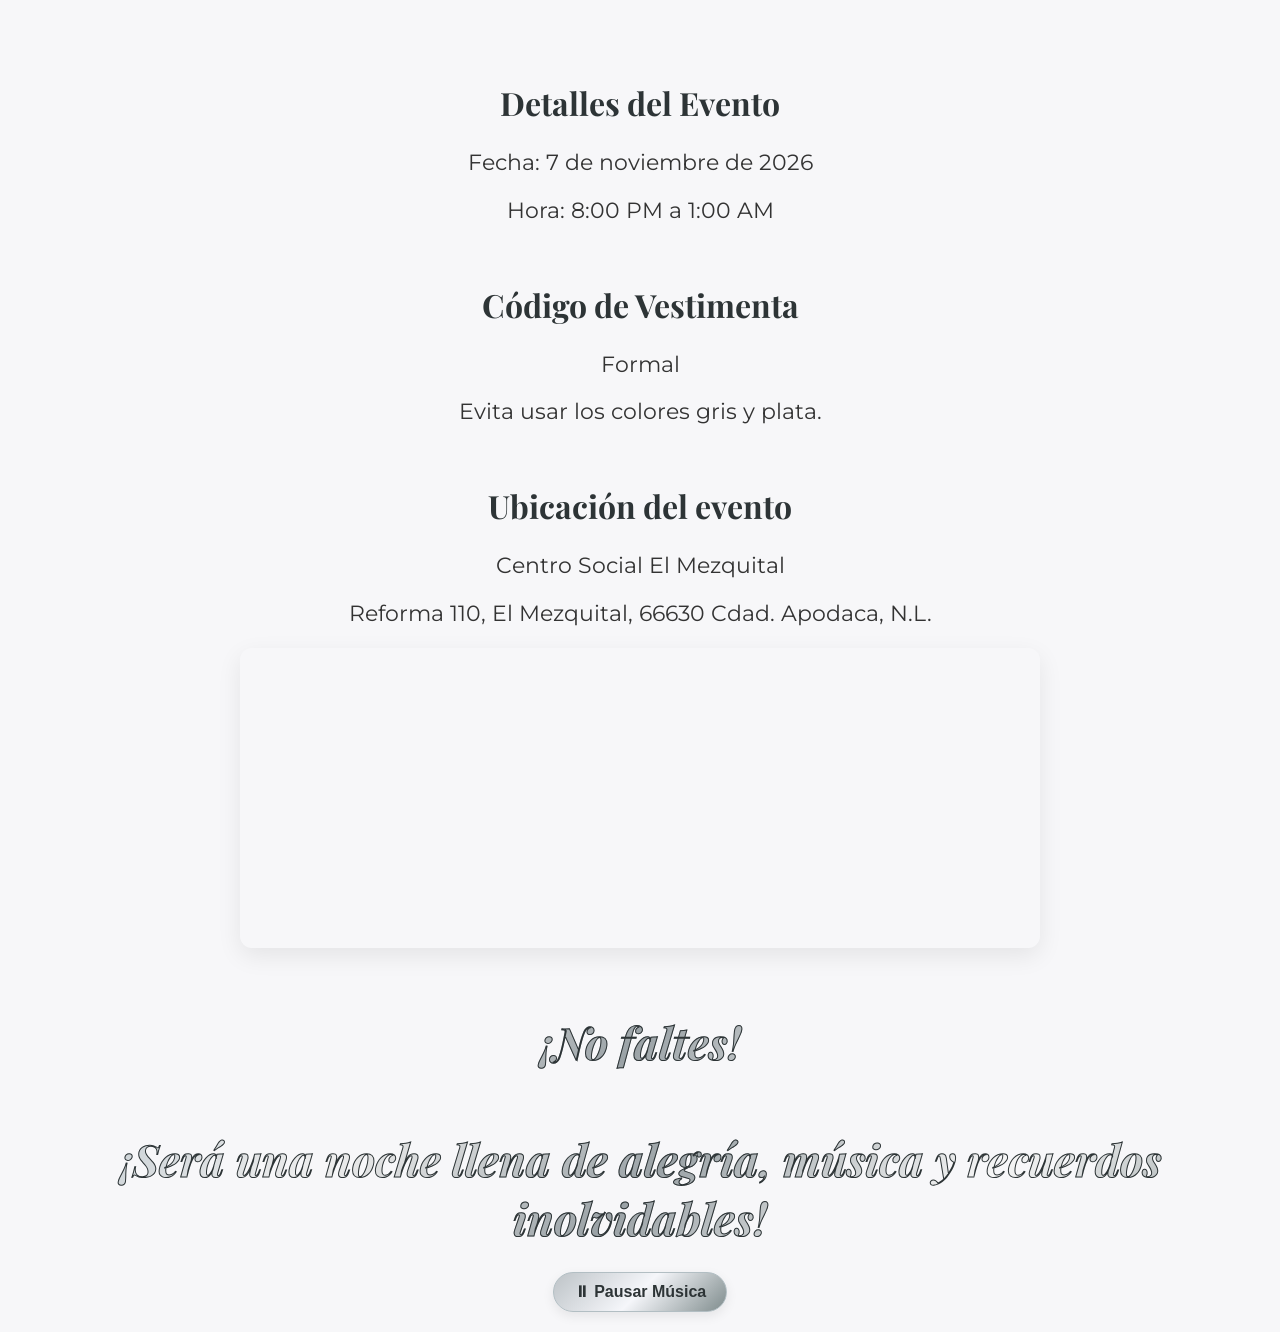
==== commit a9822e08: "Fix en Mensaje final." ====
--- a/index.html
+++ b/index.html
@@ -77,7 +77,7 @@
 <iframe src="https://www.google.com/maps/embed?pb=!1m18!1m12!1m3!1d224.58388995606197!2d-100.2400361!3d25.759256999999998!2m3!1f0!2f0!3f0!3m2!1i1024!2i768!4f13.1!3m3!1m2!1s0x8662eb43aad78e09%3A0x9faaa9dce033d15d!2sCentro%20Social%20El%20Mezquital!5e0!3m2!1ses-419!2smx!4v1792479428006!5m2!1ses-419!2smx" width="600" height="450" style="border:0;" allowfullscreen="" loading="lazy" referrerpolicy="strict-origin-when-cross-origin"></iframe>        </div>
   <div>
             <h4>¡No faltes!</h4>
-            <h5>¡Será una noche llena de alegría, música y recuerdos inolvidables!</h5>
+            <h4>¡Será una noche llena de alegría, música y recuerdos inolvidables!</h4>
         </div>         
 
 <!-- Reproductor de Audio (Correctamente cerrado) -->
